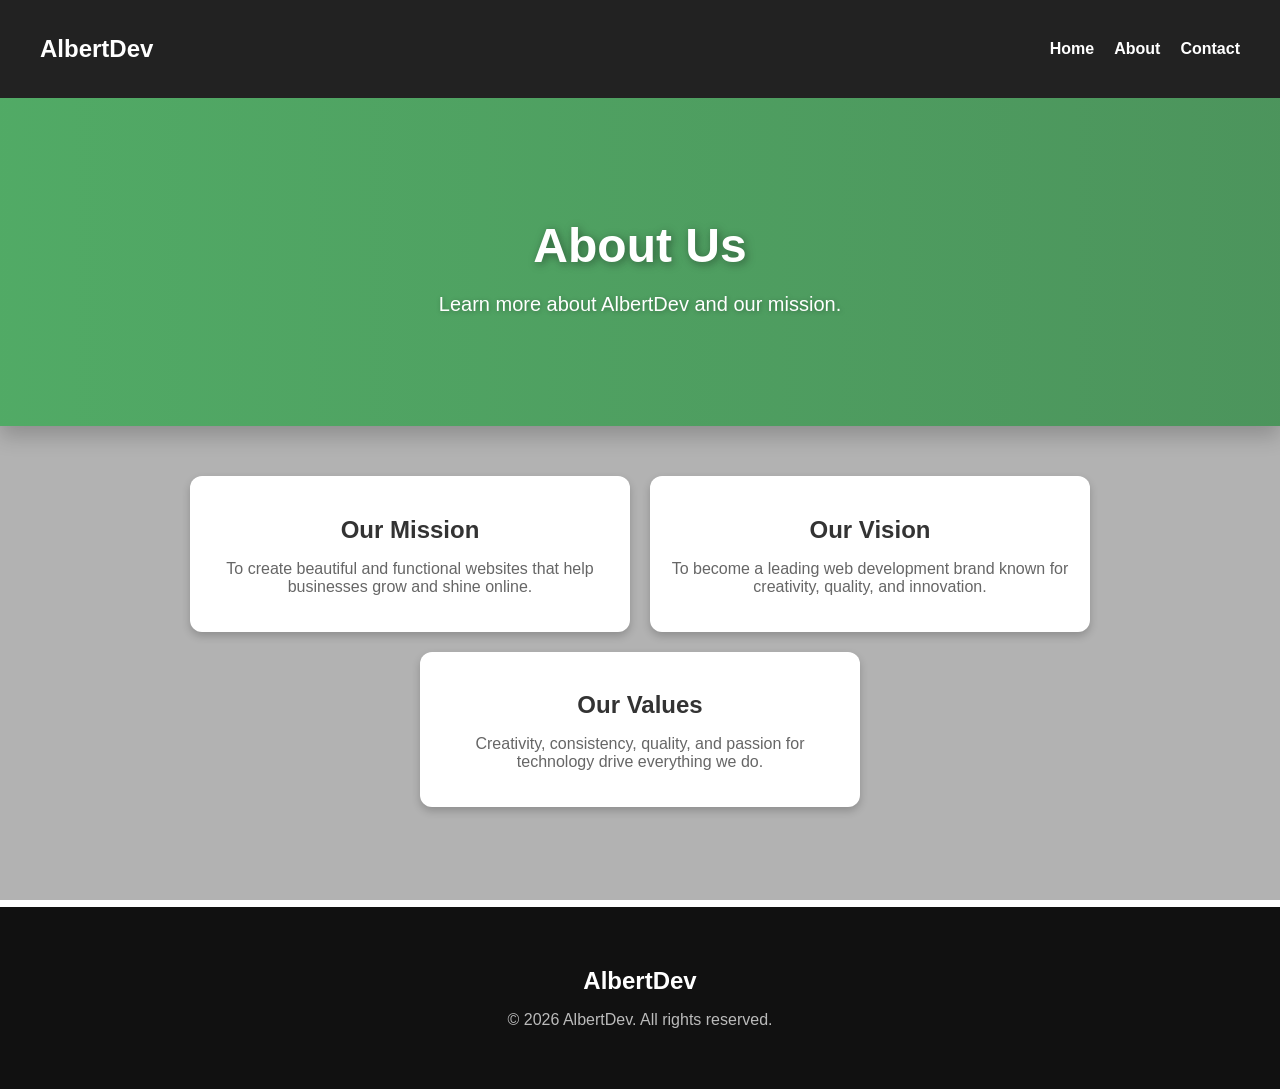
==== about.html @ 759d165e "Add files via upload" ====
<!DOCTYPE html>
<html lang="en">
<head>
    <meta charset="UTF-8">
    <title>About Us - AlbertDev</title>
    <link rel="stylesheet" href="style.css">
    <link rel="stylesheet" href="https://cdnjs.cloudflare.com/ajax/libs/font-awesome/6.5.0/css/all.min.css">
</head>
<body>

    <!-- NAVBAR -->
    <nav class="navbar">
        <h1 class="logo">AlbertDev</h1>
        <ul class="nav-links">
            <li><a href="index.html">Home</a></li>
            <li><a href="about.html">About</a></li>
            <li><a href="contact.html">Contact</a></li>
        </ul>
    </nav>

    <!-- HERO HEADER (Same Style as Index) -->
    <section class="hero small-hero">
        <h1>About Us</h1>
        <p>Learn more about AlbertDev and our mission.</p>
    </section>

    <!-- ABOUT CONTENT (Card Style Like Index) -->
    <div class="container">
        <div class="card">
            <h2>Our Mission</h2>
            <p>To create beautiful and functional websites that help businesses grow and shine online.</p>
        </div>

        <div class="card">
            <h2>Our Vision</h2>
            <p>To become a leading web development brand known for creativity, quality, and innovation.</p>
        </div>

        <div class="card">
            <h2>Our Values</h2>
            <p>Creativity, consistency, quality, and passion for technology drive everything we do.</p>
        </div>
    </div>

    <!-- FOOTER -->
    <footer class="footer">
        <div class="footer-content">
            <h2>AlbertDev</h2>
            <p>© 2026 AlbertDev. All rights reserved.</p>
        </div>
    </footer>

</body>
</html>
---- style.css ----
/* ================== BODY ================== */
body {
    font-family: Arial, sans-serif;
    margin: 0;
    background: url('images/system3.jpg') no-repeat center center/cover;
    background-attachment: fixed; /* parallax effect */
}

/* Optional overlay to make text readable */
body::before {
    content: '';
    position: fixed;
    top: 0;
    left: 0;
    width: 100%;
    height: 100%;
    background-color: rgba(0,0,0,0.3);
    z-index: -1;
}

html {
    scroll-behavior: smooth;
}

/* ================== NAVBAR ================== */
.navbar {
    display: flex;
    justify-content: space-between;
    align-items: center;
    background-color: #222;
    padding: 15px 40px;
    position: sticky;
    top: 0;
    z-index: 1000;
}

.logo {
    color: white;
    font-size: 24px;
    font-weight: bold;
}

.nav-toggle {
    display: none;
    font-size: 28px;
    color: white;
    cursor: pointer;
}

.nav-links {
    list-style: none;
    display: flex;
    gap: 20px;
    margin: 0;
    padding: 0;
}

.nav-links a {
    text-decoration: none;
    color: white;
    font-weight: bold;
    transition: color 0.3s ease;
}

.nav-links a:hover {
    color: #28a745;
}

/* Dropdown */
.dropdown {
    position: relative;
}

.dropdown-menu {
    display: none;
    position: absolute;
    top: 100%;
    left: 0;
    background-color: #222;
    list-style: none;
    padding: 10px 0;
    min-width: 150px;
    border-radius: 6px;
}

.dropdown-menu li {
    padding: 8px 20px;
}

.dropdown-menu li a {
    color: white;
    text-decoration: none;
    display: block;
}

.dropdown-menu li a:hover {
    color: #28a745;
}

.dropdown:hover .dropdown-menu {
    display: block;
}

/* ================== HERO SECTION ================== */
.hero {
    background: linear-gradient(to right, rgba(40,167,69,0.7), rgba(33,136,56,0.7)),
                url('images/hero-bg.jpg') no-repeat center center/cover;
    color: white;
    text-align: center;
    padding: 120px 20px;
    border-bottom-left-radius: 30px;
    border-bottom-right-radius: 30px;
    box-shadow: 0 10px 20px rgba(0,0,0,0.2);
}

.hero h1 {
    font-size: 48px;
    margin-bottom: 20px;
    text-shadow: 2px 2px 10px rgba(0,0,0,0.4);
}

.hero p {
    font-size: 20px;
    margin-bottom: 30px;
    text-shadow: 1px 1px 5px rgba(0,0,0,0.3);
}

.hero button {
    background-color: white;
    color: #28a745;
    border: none;
    padding: 12px 30px;
    border-radius: 8px;
    font-size: 18px;
    cursor: pointer;
    transition: all 0.3s ease;
}

.hero button:hover {
    background-color: #e6e6e6;
    color: #28a745;
    box-shadow: 0 5px 15px rgba(0,0,0,0.2);
}

.small-hero {
    padding: 80px 20px;
    border-radius: 0;
}

/* ================== CARDS ================== */
.container {
    display: flex;
    justify-content: center;
    gap: 20px;
    flex-wrap: wrap;
    padding: 50px 20px;
}

.card {
    background-color: white;
    padding: 20px;
    border-radius: 12px;
    box-shadow: 0 4px 8px rgba(0,0,0,0.2);
    text-align: center;
    width: 400px; /* bigger card */
    transition: transform 0.3s ease, box-shadow 0.3s ease;
}

.card:hover {
    transform: translateY(-10px);
    box-shadow: 0 15px 25px rgba(0,0,0,0.3);
}

.card img {
    width: 100%;
    border-radius: 12px;
    margin-bottom: 15px;
    object-fit: cover;
    height: 250px; /* adjust as needed */
}

.card h2 {
    color: #333;
    margin-bottom: 10px;
}

.card p {
    color: #666;
}

.card button {
    background-color: #28a745;
    color: white;
    border: none;
    padding: 10px 20px;
    border-radius: 8px;
    cursor: pointer;
    transition: all 0.3s ease;
}

.card button:hover {
    background-color: #218838;
    transform: scale(1.1);
    box-shadow: 0 4px 15px rgba(0,0,0,0.2);
}

/* ================== SERVICES SECTION ================== */
.services-section {
    padding: 80px 20px;
    text-align: center;
    /* Remove background-color */
    /* background-color: #f9f9f9; */

    /* Add your image */
    background: url('images/system1.jpg') no-repeat center center/cover;
    background-attachment: fixed; /* optional: parallax effect */
    position: relative; /* needed if we add overlay */
}

/* Optional overlay to make text/cards readable */
.services-section::before {
    content: '';
    position: absolute;
    top: 0;
    left: 0;
    width: 100%;
    height: 100%;
    background-color: rgba(0,0,0,0.3); /* adjust opacity */
    z-index: 0;
}

/* Cards appear above the overlay */
.services-section .card {
    position: relative;
    z-index: 1;
}


.services-section .container {
    display: flex;
    flex-wrap: wrap;
    justify-content: center;
    gap: 30px;
}

.services-section .card {
    width: 400px; /* bigger service card */
    text-align: center;
    border-radius: 12px;
    padding: 20px;
    background-color: white;
    box-shadow: 0 4px 8px rgba(0,0,0,0.1);
}

.services-section .card img {
    width: 100%;
    border-radius: 12px;
    margin-bottom: 15px;
    object-fit: cover;
    height: 250px;
}

.services-section .card h2 {
    color: #333;
    margin-bottom: 10px;
}

.services-section .card p {
    color: #666;
}

.services-section .card:hover {
    transform: translateY(-10px);
}

/* ================== CONTACT FORM ================== */
.contact-section {
    text-align: center;
    padding: 60px 20px;
}

.contact-note {
    max-width: 600px;
    margin: 0 auto 20px;
    color: #555;
    font-size: 18px;
}

.contact-info {
    margin-bottom: 30px;
    font-size: 18px;
}

.contact-info p {
    margin: 8px 0;
}

.contact-form {
    max-width: 500px;
    margin: auto;
    display: flex;
    flex-direction: column;
    gap: 15px;
}

.contact-form input,
.contact-form textarea {
    padding: 12px;
    border-radius: 8px;
    border: 1px solid #ccc;
    font-size: 16px;
    width: 100%;
    box-sizing: border-box;
    transition: border 0.3s ease, box-shadow 0.3s ease;
}

.contact-form input:focus,
.contact-form textarea:focus {
    border-color: #28a745;
    box-shadow: 0 0 5px rgba(40,167,69,0.5);
    outline: none;
}

.contact-form button {
    background-color: #28a745;
    color: white;
    border: none;
    padding: 12px;
    border-radius: 8px;
    font-size: 16px;
    cursor: pointer;
    transition: all 0.3s ease;
}

.contact-form button:hover {
    background-color: #218838;
    transform: scale(1.05);
}

/* ================== FOOTER ================== */
.footer {
    background-color: #111;
    color: white;
    text-align: center;
    padding: 40px 20px;
    margin-top: 50px;
}

.footer h2 {
    margin-bottom: 10px;
}

.footer p {
    margin-bottom: 20px;
    color: #bbb;
}

.social-icons a {
    text-decoration: none;
    font-size: 26px;
    margin: 0 12px;
    display: inline-block;
    transition: transform 0.3s ease, color 0.3s ease, text-shadow 0.3s ease;
}

.social-icons a:hover {
    transform: scale(1.3);
    color: #28a745;
    text-shadow: 0 0 10px #28a745;
}

/* ================== RESPONSIVE ================== */
@media (max-width: 950px) {
    .container {
        flex-direction: column;
        align-items: center;
    }

    .nav-links {
        flex-direction: column;
        display: none;
        width: 100%;
        background-color: #222;
    }

    .nav-links.active {
        display: flex;
    }

    .nav-toggle {
        display: block;
    }

    .nav-links li {
        text-align: center;
        padding: 10px 0;
    }
}

@media (max-width: 768px) {
    .services-section .container,
    .container {
        flex-direction: column;
        align-items: center;
    }

    .services-section .card,
    .card {
        width: 95%;
    }
}

/* ================== BACK TO TOP BUTTON ================== */
#backToTop {
    position: fixed;
    bottom: 40px;
    right: 40px;
    display: none;
    background-color: #28a745;
    color: white;
    border: none;
    padding: 12px 18px;
    border-radius: 50%;
    font-size: 20px;
    cursor: pointer;
    box-shadow: 0 4px 8px rgba(0,0,0,0.2);
    transition: all 0.3s ease;
}

#backToTop:hover {
    background-color: #218838;
    transform: scale(1.1);
}
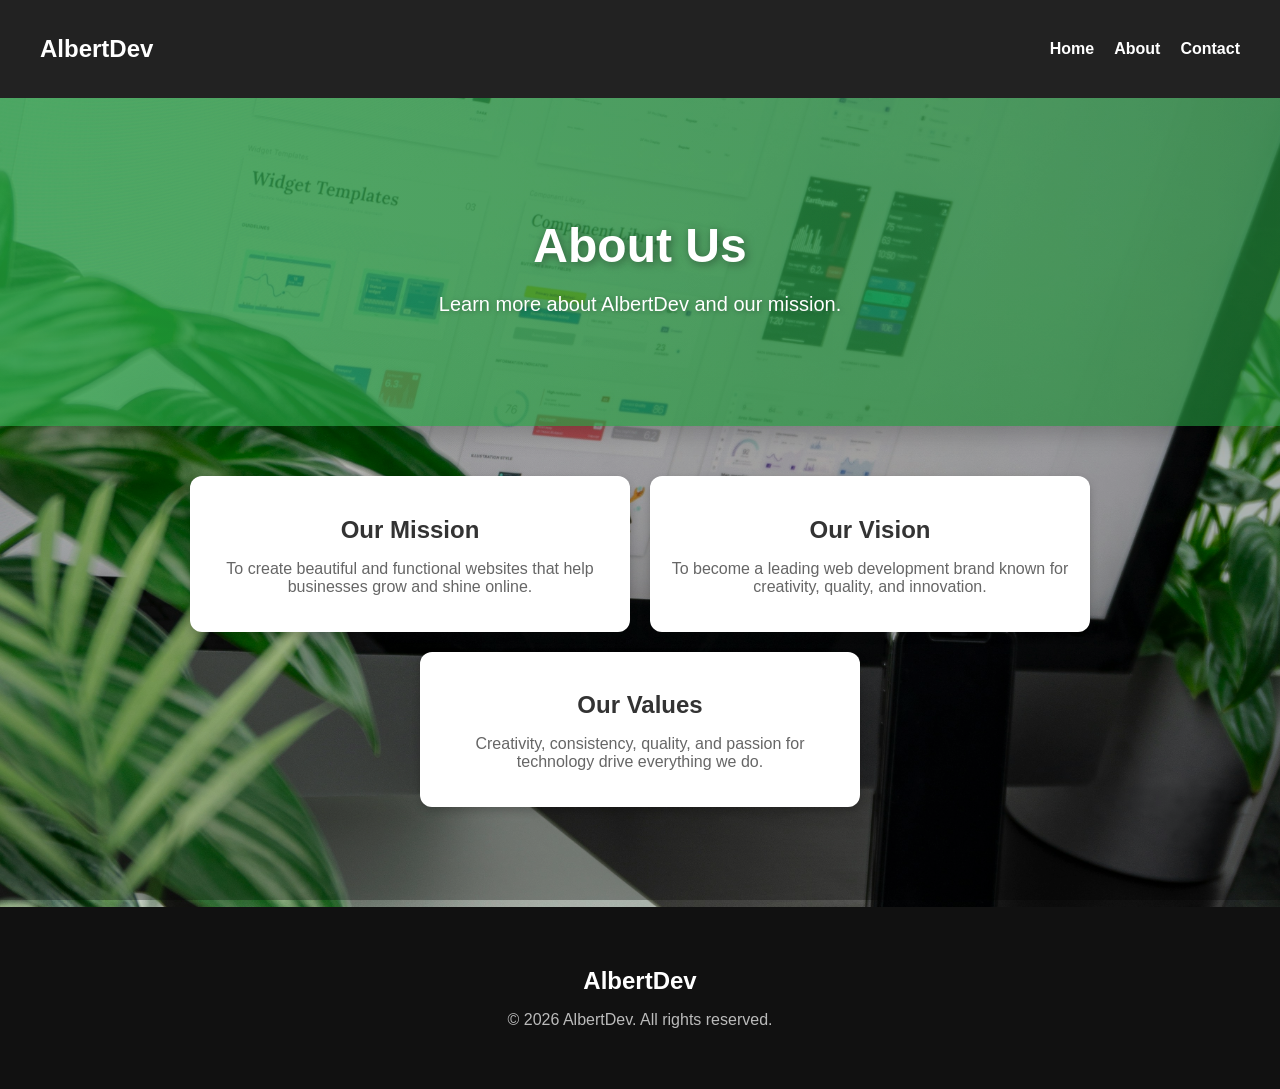
==== commit 8765c84a: "Update about.html" ====
--- a/about.html
+++ b/about.html
@@ -5,6 +5,7 @@
     <title>About Us - AlbertDev</title>
     <link rel="stylesheet" href="style.css">
     <link rel="stylesheet" href="https://cdnjs.cloudflare.com/ajax/libs/font-awesome/6.5.0/css/all.min.css">
+    <meta name="viewport" content="width=device-width, initial-scale=1.0">
 </head>
 <body>
 
@@ -51,4 +52,5 @@
     </footer>
 
 </body>
-</html>+
+</html>
--- a/style.css
+++ b/style.css
@@ -2,7 +2,7 @@
 body {
     font-family: Arial, sans-serif;
     margin: 0;
-    background: url('images/system3.jpg') no-repeat center center/cover;
+    background: url('system3.jpg') no-repeat center center/cover;
     background-attachment: fixed; /* parallax effect */
 }
 
@@ -104,7 +104,7 @@
 /* ================== HERO SECTION ================== */
 .hero {
     background: linear-gradient(to right, rgba(40,167,69,0.7), rgba(33,136,56,0.7)),
-                url('images/hero-bg.jpg') no-repeat center center/cover;
+                url('hero-bg.jpg') no-repeat center center/cover;
     color: white;
     text-align: center;
     padding: 120px 20px;
@@ -212,7 +212,7 @@
     /* background-color: #f9f9f9; */
 
     /* Add your image */
-    background: url('images/system1.jpg') no-repeat center center/cover;
+    background: url('system1.jpg') no-repeat center center/cover;
     background-attachment: fixed; /* optional: parallax effect */
     position: relative; /* needed if we add overlay */
 }
@@ -430,4 +430,6 @@
 #backToTop:hover {
     background-color: #218838;
     transform: scale(1.1);
-}+
+}
+
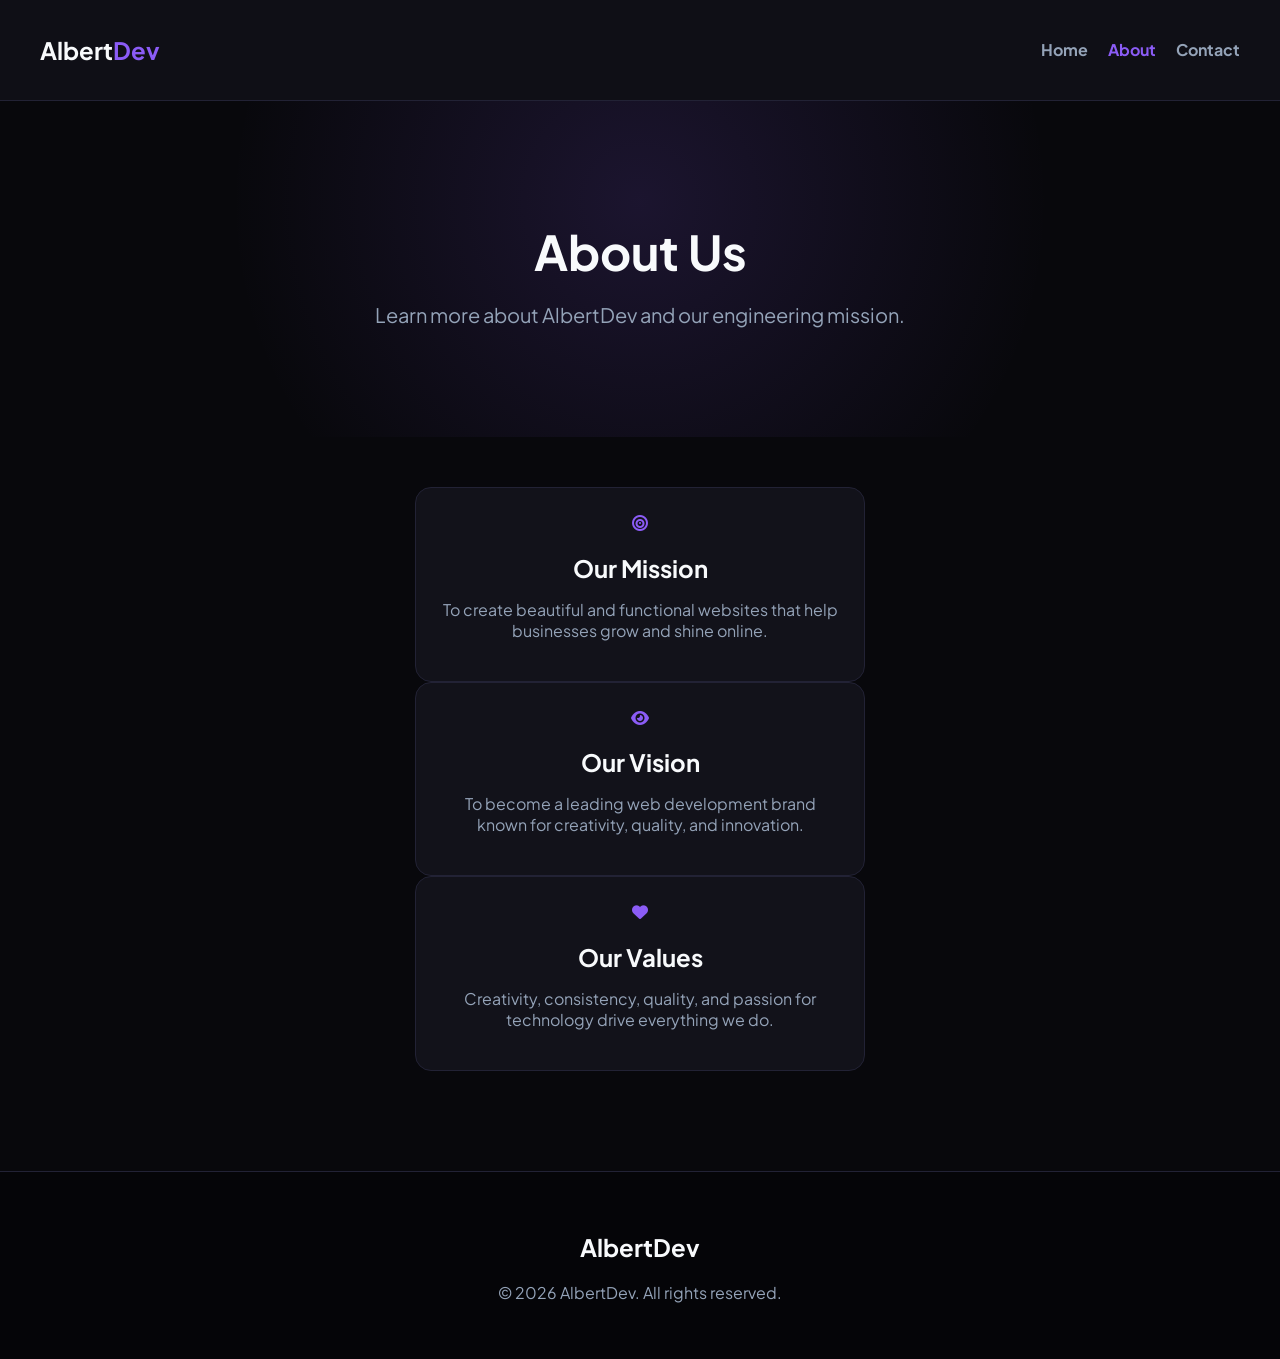
==== commit cbe416f8: "Update about.html" ====
--- a/about.html
+++ b/about.html
@@ -3,54 +3,61 @@
 <head>
     <meta charset="UTF-8">
     <title>About Us - AlbertDev</title>
+    <link rel="preconnect" href="https://fonts.googleapis.com">
+    <link rel="preconnect" href="https://fonts.gstatic.com" crossorigin>
+    <link href="https://fonts.googleapis.com/css2?family=Plus+Jakarta+Sans:wght@400;600;700&display=swap" rel="stylesheet">
     <link rel="stylesheet" href="style.css">
     <link rel="stylesheet" href="https://cdnjs.cloudflare.com/ajax/libs/font-awesome/6.5.0/css/all.min.css">
     <meta name="viewport" content="width=device-width, initial-scale=1.0">
 </head>
 <body>
 
-    <!-- NAVBAR -->
     <nav class="navbar">
-        <h1 class="logo">AlbertDev</h1>
+        <h1 class="logo">Albert<span>Dev</span></h1>
         <ul class="nav-links">
             <li><a href="index.html">Home</a></li>
-            <li><a href="about.html">About</a></li>
+            <li><a href="about.html" class="active">About</a></li>
             <li><a href="contact.html">Contact</a></li>
         </ul>
     </nav>
 
-    <!-- HERO HEADER (Same Style as Index) -->
     <section class="hero small-hero">
-        <h1>About Us</h1>
-        <p>Learn more about AlbertDev and our mission.</p>
+        <div class="hero-content">
+            <h1>About <span class="text-gradient">Us</span></h1>
+            <p>Learn more about AlbertDev and our engineering mission.</p>
+        </div>
     </section>
 
-    <!-- ABOUT CONTENT (Card Style Like Index) -->
     <div class="container">
-        <div class="card">
-            <h2>Our Mission</h2>
-            <p>To create beautiful and functional websites that help businesses grow and shine online.</p>
-        </div>
+        <div class="grid-3">
+            
+            <div class="card">
+                <div class="card-icon"><i class="fas fa-bullseye" style="color: var(--accent-purple);"></i></div>
+                <h2>Our Mission</h2>
+                <p>To create beautiful and functional websites that help businesses grow and shine online.</p>
+            </div>
 
-        <div class="card">
-            <h2>Our Vision</h2>
-            <p>To become a leading web development brand known for creativity, quality, and innovation.</p>
-        </div>
+            <div class="card">
+                <div class="card-icon"><i class="fas fa-eye" style="color: var(--accent-purple);"></i></div>
+                <h2>Our Vision</h2>
+                <p>To become a leading web development brand known for creativity, quality, and innovation.</p>
+            </div>
 
-        <div class="card">
-            <h2>Our Values</h2>
-            <p>Creativity, consistency, quality, and passion for technology drive everything we do.</p>
+            <div class="card">
+                <div class="card-icon"><i class="fas fa-heart" style="color: var(--accent-purple);"></i></div>
+                <h2>Our Values</h2>
+                <p>Creativity, consistency, quality, and passion for technology drive everything we do.</p>
+            </div>
+
         </div>
     </div>
 
-    <!-- FOOTER -->
     <footer class="footer">
         <div class="footer-content">
-            <h2>AlbertDev</h2>
+            <h2>Albert<span class="text-purple">Dev</span></h2>
             <p>© 2026 AlbertDev. All rights reserved.</p>
         </div>
     </footer>
 
 </body>
-
 </html>
--- a/style.css
+++ b/style.css
@@ -1,21 +1,24 @@
+/* ==========================================
+   THEME VARIABLES (The Screenshot Aesthetic)
+   ========================================== */
+:root {
+    --bg-dark-obsidian: #08080C; /* Deepest black background */
+    --bg-card-slate: #12121A;    /* Card & Navbar background */
+    --bg-input: #1C1C28;         /* Input field blocks */
+    --accent-purple: #8B5CF6;    /* Glowing purple links & buttons */
+    --accent-glow: rgba(139, 92, 246, 0.2);
+    --text-primary: #F8FAFC;      /* Title colors */
+    --text-secondary: #94A3B8;    /* Subtitles / descriptions */
+    --border-subtle: #222235;     /* Sleek separation borders */
+}
+
 /* ================== BODY ================== */
 body {
-    font-family: Arial, sans-serif;
+    font-family: 'Plus Jakarta Sans', Arial, sans-serif;
     margin: 0;
-    background: url('system3.jpg') no-repeat center center/cover;
-    background-attachment: fixed; /* parallax effect */
-}
-
-/* Optional overlay to make text readable */
-body::before {
-    content: '';
-    position: fixed;
-    top: 0;
-    left: 0;
-    width: 100%;
-    height: 100%;
-    background-color: rgba(0,0,0,0.3);
-    z-index: -1;
+    /* FIX: Swapped heavy image background for a clean, fast CSS render */
+    background-color: var(--bg-dark-obsidian);
+    color: var(--text-secondary);
 }
 
 html {
@@ -27,23 +30,30 @@
     display: flex;
     justify-content: space-between;
     align-items: center;
-    background-color: #222;
+    background-color: rgba(18, 18, 26, 0.8);
+    backdrop-filter: blur(12px); /* Trendy glass blur dynamic background */
+    -webkit-backdrop-filter: blur(12px);
     padding: 15px 40px;
     position: sticky;
     top: 0;
     z-index: 1000;
+    border-bottom: 1px solid var(--border-subtle);
 }
 
 .logo {
-    color: white;
+    color: var(--text-primary);
     font-size: 24px;
     font-weight: bold;
+}
+
+.logo span {
+    color: var(--accent-purple);
 }
 
 .nav-toggle {
     display: none;
     font-size: 28px;
-    color: white;
+    color: var(--text-primary);
     cursor: pointer;
 }
 
@@ -57,16 +67,16 @@
 
 .nav-links a {
     text-decoration: none;
-    color: white;
+    color: var(--text-secondary);
     font-weight: bold;
     transition: color 0.3s ease;
 }
 
-.nav-links a:hover {
-    color: #28a745;
-}
-
-/* Dropdown */
+.nav-links a:hover, .nav-links a.active {
+    color: var(--accent-purple);
+}
+
+/* Dropdown styling preserved from your system */
 .dropdown {
     position: relative;
 }
@@ -76,7 +86,8 @@
     position: absolute;
     top: 100%;
     left: 0;
-    background-color: #222;
+    background-color: var(--bg-card-slate);
+    border: 1px solid var(--border-subtle);
     list-style: none;
     padding: 10px 0;
     min-width: 150px;
@@ -88,13 +99,13 @@
 }
 
 .dropdown-menu li a {
-    color: white;
+    color: var(--text-secondary);
     text-decoration: none;
     display: block;
 }
 
 .dropdown-menu li a:hover {
-    color: #28a745;
+    color: var(--accent-purple);
 }
 
 .dropdown:hover .dropdown-menu {
@@ -103,43 +114,42 @@
 
 /* ================== HERO SECTION ================== */
 .hero {
-    background: linear-gradient(to right, rgba(40,167,69,0.7), rgba(33,136,56,0.7)),
-                url('hero-bg.jpg') no-repeat center center/cover;
-    color: white;
+    /* FIX: Replaced heavy background image with a lightweight CSS glow effect */
+    background: radial-gradient(circle at 50% 30%, rgba(139, 92, 246, 0.15) 0%, transparent 60%);
+    color: var(--text-primary);
     text-align: center;
     padding: 120px 20px;
     border-bottom-left-radius: 30px;
     border-bottom-right-radius: 30px;
-    box-shadow: 0 10px 20px rgba(0,0,0,0.2);
 }
 
 .hero h1 {
     font-size: 48px;
     margin-bottom: 20px;
-    text-shadow: 2px 2px 10px rgba(0,0,0,0.4);
+    color: var(--text-primary);
 }
 
 .hero p {
     font-size: 20px;
     margin-bottom: 30px;
-    text-shadow: 1px 1px 5px rgba(0,0,0,0.3);
+    color: var(--text-secondary);
 }
 
 .hero button {
-    background-color: white;
-    color: #28a745;
+    background-color: var(--accent-purple);
+    color: var(--text-primary);
     border: none;
     padding: 12px 30px;
     border-radius: 8px;
     font-size: 18px;
     cursor: pointer;
+    font-weight: 600;
     transition: all 0.3s ease;
 }
 
 .hero button:hover {
-    background-color: #e6e6e6;
-    color: #28a745;
-    box-shadow: 0 5px 15px rgba(0,0,0,0.2);
+    background-color: #7C3AED;
+    box-shadow: 0 5px 25px var(--accent-glow);
 }
 
 .small-hero {
@@ -147,7 +157,7 @@
     border-radius: 0;
 }
 
-/* ================== CARDS ================== */
+/* ================== CARDS (CORE LAYOUT CHANGES) ================== */
 .container {
     display: flex;
     justify-content: center;
@@ -157,120 +167,66 @@
 }
 
 .card {
-    background-color: white;
-    padding: 20px;
-    border-radius: 12px;
-    box-shadow: 0 4px 8px rgba(0,0,0,0.2);
-    text-align: center;
-    width: 400px; /* bigger card */
-    transition: transform 0.3s ease, box-shadow 0.3s ease;
+    background-color: var(--bg-card-slate);
+    border: 1px solid var(--border-subtle);
+    padding: 24px;
+    border-radius: 16px;
+    text-align: center;
+    width: 400px;
+    transition: transform 0.3s cubic-bezier(0.4, 0, 0.2, 1), border-color 0.3s, box-shadow 0.3s;
 }
 
 .card:hover {
-    transform: translateY(-10px);
-    box-shadow: 0 15px 25px rgba(0,0,0,0.3);
+    transform: translateY(-8px);
+    border-color: var(--accent-purple);
+    box-shadow: 0 12px 40px var(--accent-glow);
 }
 
 .card img {
     width: 100%;
-    border-radius: 12px;
+    border-radius: 10px;
     margin-bottom: 15px;
     object-fit: cover;
-    height: 250px; /* adjust as needed */
+    height: 250px;
 }
 
 .card h2 {
-    color: #333;
+    color: var(--text-primary);
     margin-bottom: 10px;
 }
 
 .card p {
-    color: #666;
+    color: var(--text-secondary);
 }
 
 .card button {
-    background-color: #28a745;
-    color: white;
+    background-color: var(--accent-purple);
+    color: var(--text-primary);
     border: none;
     padding: 10px 20px;
     border-radius: 8px;
     cursor: pointer;
+    font-weight: 600;
     transition: all 0.3s ease;
 }
 
 .card button:hover {
-    background-color: #218838;
-    transform: scale(1.1);
-    box-shadow: 0 4px 15px rgba(0,0,0,0.2);
+    background-color: #7C3AED;
+    transform: scale(1.05);
 }
 
 /* ================== SERVICES SECTION ================== */
 .services-section {
     padding: 80px 20px;
     text-align: center;
-    /* Remove background-color */
-    /* background-color: #f9f9f9; */
-
-    /* Add your image */
-    background: url('system1.jpg') no-repeat center center/cover;
-    background-attachment: fixed; /* optional: parallax effect */
-    position: relative; /* needed if we add overlay */
-}
-
-/* Optional overlay to make text/cards readable */
-.services-section::before {
-    content: '';
-    position: absolute;
-    top: 0;
-    left: 0;
-    width: 100%;
-    height: 100%;
-    background-color: rgba(0,0,0,0.3); /* adjust opacity */
-    z-index: 0;
-}
-
-/* Cards appear above the overlay */
+    /* FIX: Removed slow fixed background image file dependency */
+    background: var(--bg-dark-obsidian);
+    position: relative;
+}
+
 .services-section .card {
-    position: relative;
-    z-index: 1;
-}
-
-
-.services-section .container {
-    display: flex;
-    flex-wrap: wrap;
-    justify-content: center;
-    gap: 30px;
-}
-
-.services-section .card {
-    width: 400px; /* bigger service card */
-    text-align: center;
-    border-radius: 12px;
-    padding: 20px;
-    background-color: white;
-    box-shadow: 0 4px 8px rgba(0,0,0,0.1);
-}
-
-.services-section .card img {
-    width: 100%;
-    border-radius: 12px;
-    margin-bottom: 15px;
-    object-fit: cover;
-    height: 250px;
-}
-
-.services-section .card h2 {
-    color: #333;
-    margin-bottom: 10px;
-}
-
-.services-section .card p {
-    color: #666;
-}
-
-.services-section .card:hover {
-    transform: translateY(-10px);
+    background-color: var(--bg-card-slate);
+    border: 1px solid var(--border-subtle);
 }
 
 /* ================== CONTACT FORM ================== */
@@ -282,17 +238,14 @@
 .contact-note {
     max-width: 600px;
     margin: 0 auto 20px;
-    color: #555;
+    color: var(--text-secondary);
     font-size: 18px;
 }
 
 .contact-info {
     margin-bottom: 30px;
     font-size: 18px;
-}
-
-.contact-info p {
-    margin: 8px 0;
+    color: var(--text-primary);
 }
 
 .contact-form {
@@ -307,7 +260,9 @@
 .contact-form textarea {
     padding: 12px;
     border-radius: 8px;
-    border: 1px solid #ccc;
+    background-color: var(--bg-input);
+    border: 1px solid var(--border-subtle);
+    color: var(--text-primary);
     font-size: 16px;
     width: 100%;
     box-sizing: border-box;
@@ -316,98 +271,54 @@
 
 .contact-form input:focus,
 .contact-form textarea:focus {
-    border-color: #28a745;
-    box-shadow: 0 0 5px rgba(40,167,69,0.5);
+    border-color: var(--accent-purple);
+    box-shadow: 0 0 8px var(--accent-glow);
     outline: none;
 }
 
 .contact-form button {
-    background-color: #28a745;
-    color: white;
+    background-color: var(--accent-purple);
+    color: var(--text-primary);
     border: none;
     padding: 12px;
     border-radius: 8px;
     font-size: 16px;
+    font-weight: 600;
     cursor: pointer;
     transition: all 0.3s ease;
 }
 
 .contact-form button:hover {
-    background-color: #218838;
-    transform: scale(1.05);
+    background-color: #7C3AED;
+    transform: scale(1.02);
 }
 
 /* ================== FOOTER ================== */
 .footer {
-    background-color: #111;
-    color: white;
+    background-color: #050508;
+    border-top: 1px solid var(--border-subtle);
+    color: var(--text-primary);
     text-align: center;
     padding: 40px 20px;
     margin-top: 50px;
 }
 
-.footer h2 {
-    margin-bottom: 10px;
-}
-
 .footer p {
-    margin-bottom: 20px;
-    color: #bbb;
+    color: var(--text-secondary);
 }
 
 .social-icons a {
     text-decoration: none;
+    color: var(--text-secondary);
     font-size: 26px;
     margin: 0 12px;
     display: inline-block;
-    transition: transform 0.3s ease, color 0.3s ease, text-shadow 0.3s ease;
+    transition: transform 0.3s ease, color 0.3s ease;
 }
 
 .social-icons a:hover {
-    transform: scale(1.3);
-    color: #28a745;
-    text-shadow: 0 0 10px #28a745;
-}
-
-/* ================== RESPONSIVE ================== */
-@media (max-width: 950px) {
-    .container {
-        flex-direction: column;
-        align-items: center;
-    }
-
-    .nav-links {
-        flex-direction: column;
-        display: none;
-        width: 100%;
-        background-color: #222;
-    }
-
-    .nav-links.active {
-        display: flex;
-    }
-
-    .nav-toggle {
-        display: block;
-    }
-
-    .nav-links li {
-        text-align: center;
-        padding: 10px 0;
-    }
-}
-
-@media (max-width: 768px) {
-    .services-section .container,
-    .container {
-        flex-direction: column;
-        align-items: center;
-    }
-
-    .services-section .card,
-    .card {
-        width: 95%;
-    }
+    transform: scale(1.2);
+    color: var(--accent-purple);
 }
 
 /* ================== BACK TO TOP BUTTON ================== */
@@ -416,20 +327,136 @@
     bottom: 40px;
     right: 40px;
     display: none;
-    background-color: #28a745;
+    background-color: var(--accent-purple);
     color: white;
     border: none;
     padding: 12px 18px;
     border-radius: 50%;
     font-size: 20px;
     cursor: pointer;
-    box-shadow: 0 4px 8px rgba(0,0,0,0.2);
+    box-shadow: 0 4px 15px var(--accent-glow);
     transition: all 0.3s ease;
 }
 
 #backToTop:hover {
-    background-color: #218838;
+    background-color: #7C3AED;
     transform: scale(1.1);
-
-}
-
+}
+
+/* BACK HOME UTILITY BUTTON */
+.back-home {
+    display: inline-block;
+    margin: 20px;
+    text-decoration: none;
+    color: var(--accent-purple);
+    font-weight: bold;
+}
+
+/* ================== PROJECT GRID SECTION ================== */
+.projects {
+    padding: 80px 10%;
+    text-align: center;
+}
+
+.projects-grid {
+    display: grid;
+    grid-template-columns: repeat(auto-fit, minmax(280px, 1fr));
+    gap: 30px;
+    margin-top: 40px;
+}
+
+.project-card {
+    background-color: var(--bg-card-slate);
+    border: 1px solid var(--border-subtle);
+    border-radius: 12px;
+    overflow: hidden;
+    transition: 0.3s ease;
+}
+
+.project-card:hover {
+    transform: translateY(-8px);
+    border-color: var(--accent-purple);
+    box-shadow: 0 12px 30px var(--accent-glow);
+}
+
+.project-card img {
+    width: 100%;
+    height: 200px;
+    object-fit: cover;
+}
+
+.project-buttons {
+    display: flex;
+    justify-content: center;
+    gap: 10px;
+    padding: 15px;
+}
+
+.demo-btn, .github-btn {
+    padding: 8px 15px;
+    text-decoration: none;
+    border-radius: 6px;
+    font-weight: bold;
+    transition: 0.2s ease;
+}
+
+.demo-btn {
+    background: var(--accent-purple);
+    color: var(--text-primary);
+}
+
+.demo-btn:hover {
+    background: #7C3AED;
+}
+
+.github-btn {
+    background: #1A1A26;
+    color: var(--text-primary);
+    border: 1px solid var(--border-subtle);
+}
+
+.github-btn:hover {
+    background: var(--border-subtle);
+}
+
+/* ================== RESPONSIVE MEDIA QUERIES ================== */
+@media (max-width: 950px) {
+    .container {
+        flex-direction: column;
+        align-items: center;
+    }
+
+    .nav-links {
+        flex-direction: column;
+        display: none;
+        width: 100%;
+        background-color: var(--bg-card-slate);
+        border-top: 1px solid var(--border-subtle);
+    }
+
+    .nav-links.active {
+        display: flex;
+    }
+
+    .nav-toggle {
+        display: block;
+    }
+
+    .nav-links li {
+        text-align: center;
+        padding: 12px 0;
+    }
+}
+
+@media (max-width: 768px) {
+    .services-section .container,
+    .container {
+        flex-direction: column;
+        align-items: center;
+    }
+
+    .services-section .card,
+    .card {
+        width: 95%;
+    }
+}
